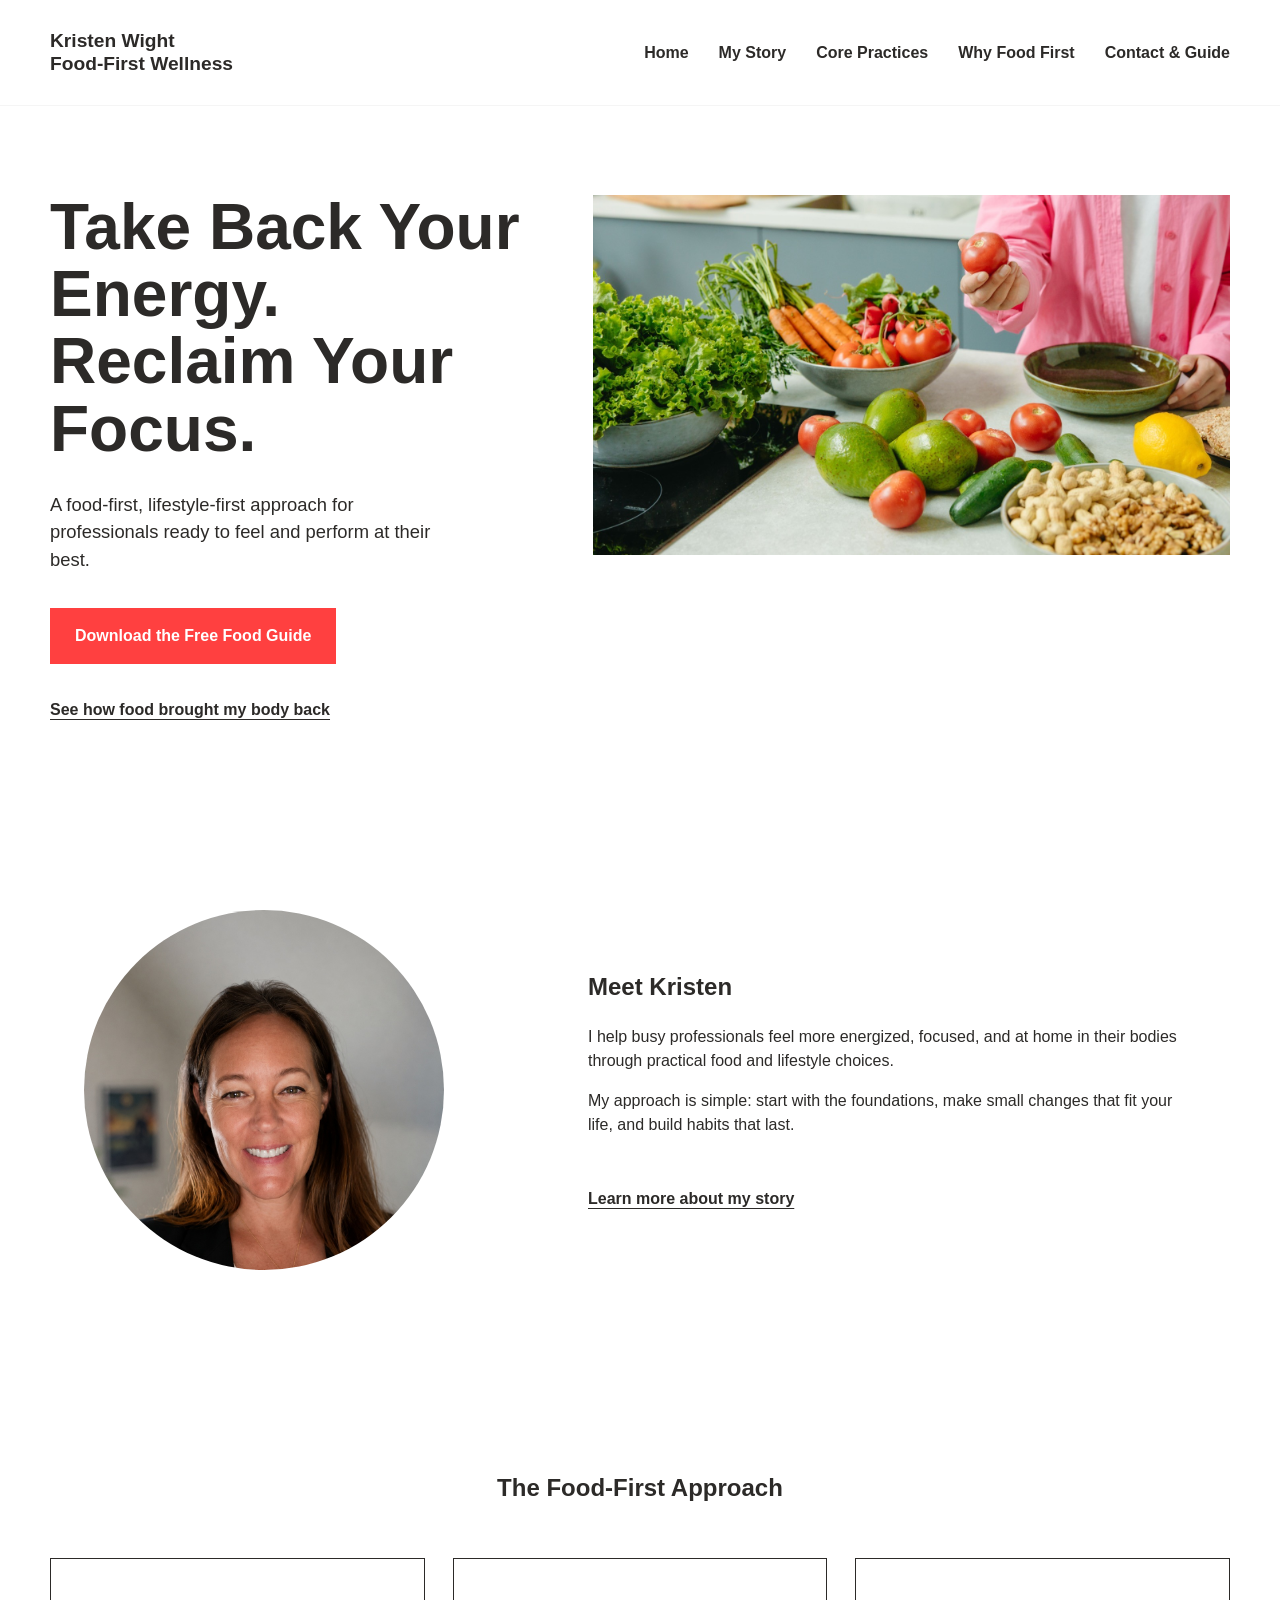
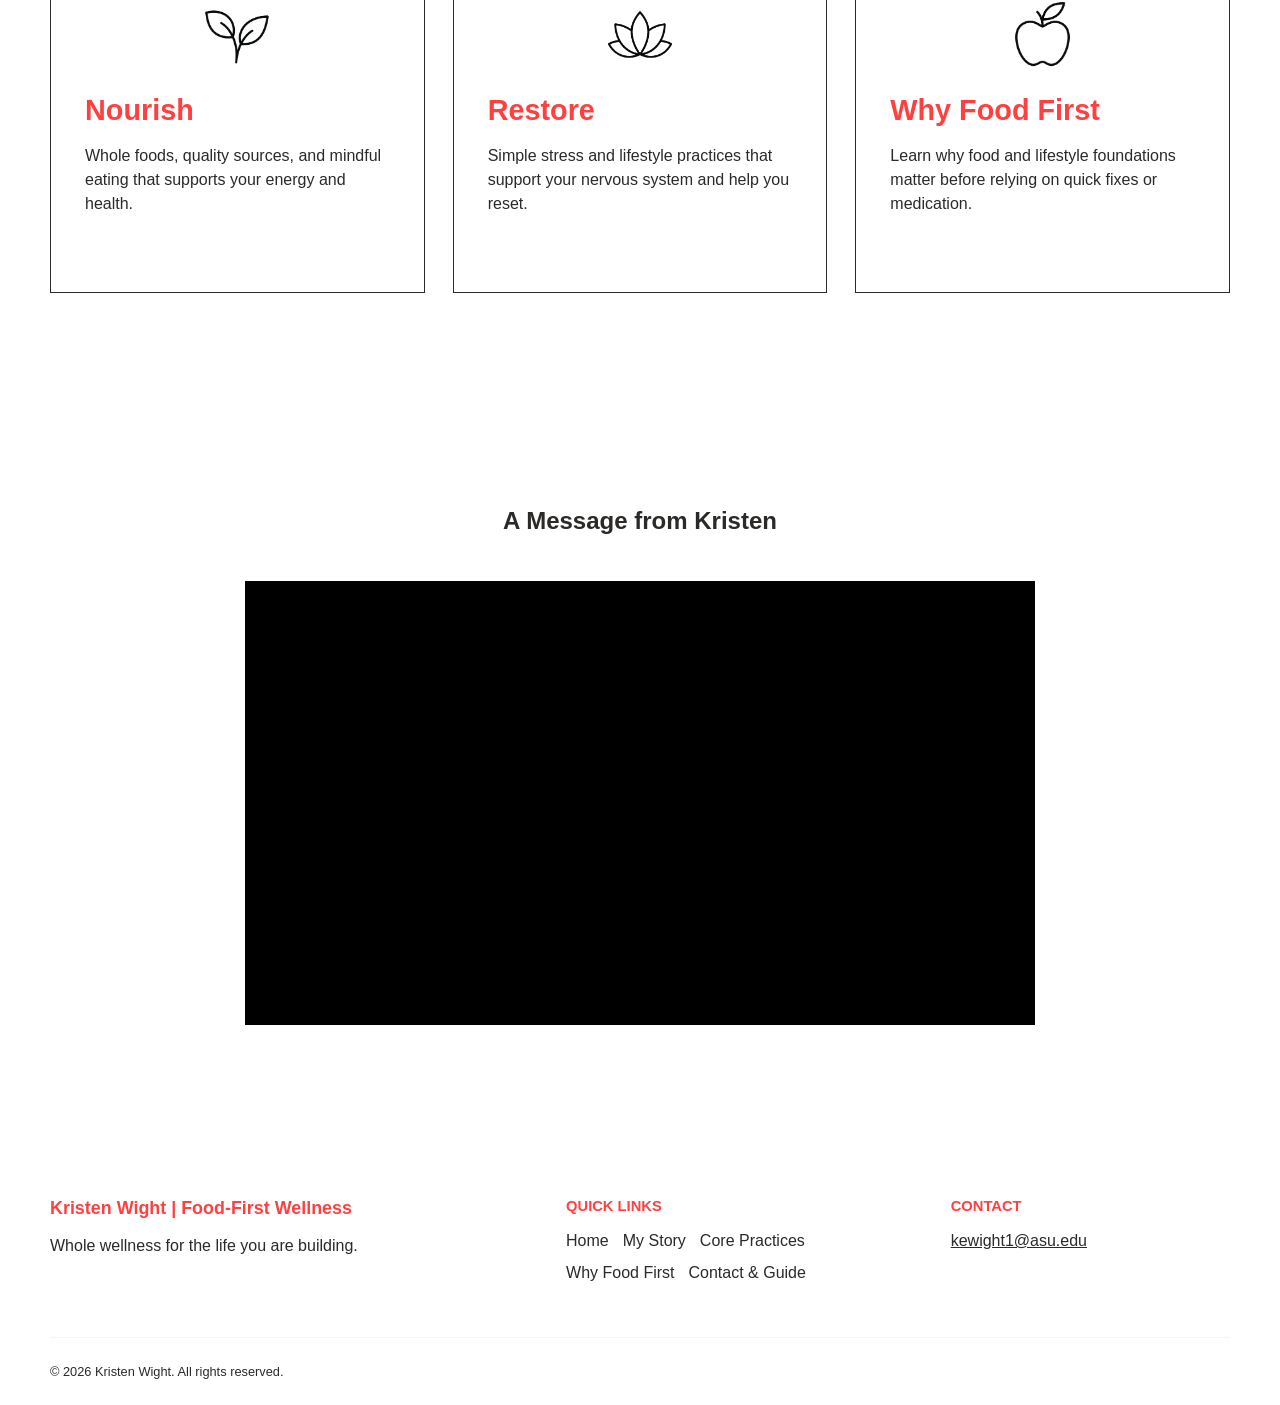
==== index.html @ 0c40998e "Add food guide link to home and my story pages" ====
<!DOCTYPE html>
<html lang="en">
<head>
  <meta charset="UTF-8">
  <meta name="viewport" content="width=device-width, initial-scale=1.0">
  <meta name="description" content="A food-first, lifestyle-first framework for professionals ready to feel and perform at their best. Practical guidance from a certified health coach.">
  <title>Kristen Wight | Food-First Wellness</title>
  <link rel="stylesheet" href="styles.css">
</head>
<body>
  <header class="site-header">
    <div class="container header-inner">
      <a class="brand" href="#home" aria-label="Kristen Wight Food-First Wellness home">
        <span>Kristen Wight</span>
        <span>Food-First Wellness</span>
      </a>
      <button class="menu-toggle" type="button" aria-label="Open navigation">
      </button>
      <nav class="main-nav" aria-label="Primary navigation">
        <a href="index.html">Home</a>
        <a href="story.html">My Story</a>
        <a href="practices.html">Core Practices</a>
        <a href="foodfirst.html">Why Food First</a>
        <a href="contact.html">Contact &amp; Guide</a>
      </nav>
    </div>
  </header>
  <main>
    <section class="hero" id="home">
      <div class="container hero-grid">
        <div class="hero-content">
          <h1>Take Back Your Energy.<br>Reclaim Your Focus.</h1>
          <p>
            A food-first, lifestyle-first approach for professionals ready to
            feel and perform at their best.
          </p>
          <a class="button" href="food-guide.pdf">Download the Free Food Guide</a>
          <a class="text-link" href="story.html">
            See how food brought my body back
          </a>
        </div>
        <div class="hero-image">
          <img src="hero-image.jpg"
            alt="Fresh, nourishing food prepared on a table"
          >
        </div>
      </div>
    </section>
    <section class="introduction" id="story">
      <div class="container intro-grid">
        <div class="headshot">
          <img src="kristen-wight-headshot.jpg"
            alt="Kristen Wight"
          >
        </div>
        <div class="intro-content">
          <h2>Meet Kristen</h2>
          <p>
            I help busy professionals feel more energized, focused, and at home
            in their bodies through practical food and lifestyle choices.
          </p>
          <p>
            My approach is simple: start with the foundations, make small
            changes that fit your life, and build habits that last.
          </p>
          <a class="text-link" href="#contact">Learn more about my story</a>
        </div>
      </div>
    </section>
    <section class="food-first" id="practices">
      <div class="container">
        <h2 class="section-title">The Food-First Approach</h2>
        <div class="approach-grid">
          <article class="approach-card">
            <div class="icon">
              <img src="nourish-icon.png" alt="Nourish icon">
            </div>
            <h3>
              <a href="practices.html#nourish">Nourish</a>
            </h3>
            <p>
              Whole foods, quality sources, and mindful eating that supports
              your energy and health.
            </p>
          </article>
          <article class="approach-card">
            <div class="icon">
              <img src="restore-icon.png" alt="Restore icon">
            </div>
            <h3>
              <a href="practices.html#restore">Restore</a>
            </h3>
            <p>
              Simple stress and lifestyle practices that support your nervous
              system and help you reset.
            </p>
          </article>
          <article class="approach-card">
            <div class="icon">
              <img src="food-first-icon.png" alt="Food First icon">
            </div>
            <h3>
              <a href="foodfirst.html#why-food-first">Why Food First</a>
            </h3>
            <p>
              Learn why food and lifestyle foundations matter before relying on
              quick fixes or medication.
            </p>
          </article>
        </div>
      </div>
    </section>
    <section class="video-section">
      <div class="container video-content">
        <h2 class="section-title">A Message from Kristen</h2>
        <div class="video-wrapper">
          <iframe
            src="https://www.youtube.com/embed/VIDEO_ID"
            title="A message from Kristen Wight"
            allowfullscreen>
          </iframe>
        </div>
      </div>
    </section>
  </main>
  <footer class="site-footer" id="contact">
    <div class="container footer-grid">
      <div>
        <h2>Kristen Wight | Food-First Wellness</h2>
        <p>Whole wellness for the life you are building.</p>
      </div>
      <div>
        <h3>Quick Links</h3>
        <nav class="footer-nav" aria-label="Footer navigation">
          <a href="#home">Home</a>
          <a href="#story">My Story</a>
          <a href="#practices">Core Practices</a>
          <a href="#why-food-first">Why Food First</a>
          <a href="#contact">Contact &amp; Guide</a>
        </nav>
      </div>
      <div>
        <h3>Contact</h3>
        <a href="mailto:kewight1@asu.edu">kewight1@asu.edu</a>
      </div>
    </div>
    <div class="container copyright">
      <p>&copy; 2026 Kristen Wight. All rights reserved.</p>
    </div>
  </footer>
</body>
</html>
---- styles.css ----
* { box-sizing: border-box;}
:root {
  --text: #2C2A28;
  --background: #FFFFFF;
  --primary: #1F1F1F;
  --secondary: #f5f5f5;
  --accent: #FF4040;
  --max-width: 1180px;
}
body {
  margin: 0;
  color: var(--text);
  background: var(--background);
  font-family: "Montserrat", Arial, Helvetica, sans-serif;
  line-height: 1.5;
}
img {
  display: block;
  width: 100%;
}
.container {
  width: min(var(--max-width), calc(100% - 48px));
  margin: 0 auto;
}
.site-header {
  background: var(--background);
  border-bottom: 1px solid var(--secondary);
}
.header-inner {
  min-height: 105px;
  display: flex;
  align-items: center;
  justify-content: space-between;
  gap: 32px;
}
.brand {
  display: flex;
  flex-direction: column;
  color: var(--text);
  font-size: 1.2rem;
  font-weight: 700;
  line-height: 1.15;
  text-decoration: none;
}
.main-nav {
  display: flex;
  align-items: center;
  gap: 30px;
}
.main-nav a {
  color: var(--text);
  font-weight: 700;
  text-decoration: none;
}
.main-nav a:hover,
.footer-nav a:hover,
.text-link:hover {
  color: var(--accent);
  text-decoration: underline;
  text-underline-offset: 4px;
}
.menu-toggle {
  display: none;
  padding: 10px 14px;
  color: var(--text);
  background: transparent;
  border: 1px solid var(--text);
  font: inherit;
  font-weight: 700;
}
.hero {
  padding: 88px 0;
  background: var(--background);
}
.hero-grid {
  display: grid;
  grid-template-columns: 0.85fr 1.15fr;
  align-items: center;
  gap: 72px;
}
.hero-content { max-width: 470px; }
h1,
h2,
h3,
p { margin-top: 0; }
h1 {
  margin-bottom: 28px;
  font-size: clamp(2.6rem, 5vw, 4.7rem);
  line-height: 1.05;
}
.hero-content p {
  max-width: 390px;
  margin-bottom: 34px;
  font-size: 1.15rem;
}
.button {
  display: inline-block;
  padding: 15px 24px;
  color: var(--background);
  background: var(--accent);
  border: 1px solid var(--accent);
  font-weight: 700;
  text-decoration: none;
}
.button:hover {
  color: var(--accent);
  background: transparent;
  border-color: var(--accent);
}
.text-link {
  display: inline-block;
  margin-top: 34px;
  color: var(--text);
  font-weight: 700;
  text-decoration: underline;
  text-underline-offset: 4px;
}
.text-link:hover {
  color: var(--accent);
}
.hero-image {
  min-height: 525px;
  overflow: hidden;
}
.introduction {
  padding: 100px 0;
  background: var(--background);
}
.intro-grid {
  display: grid;
  grid-template-columns: 0.8fr 1.2fr;
  align-items: center;
  gap: 110px;
}
.headshot {
  width: min(100%, 360px);
  aspect-ratio: 1 / 1;
  margin-inline: auto;
  overflow: hidden;
  border-radius: 50%;
  background: var(--background);
}
.intro-content { max-width: 590px; }
.food-first {
  padding: 100px 0 110px;
  background: var(--background);
}
.section-title { text-align: center; }
.approach-grid {
  display: grid;
  grid-template-columns: repeat(3, 1fr);
  gap: 28px;
  margin-top: 52px;
}
.approach-card {
  min-height: 335px;
  padding: 40px 34px;
  background: var(--background);
  border: 1px solid var(--text);
}
.icon img {
  width: 70px;
  height: 70px;
  object-fit: contain;
  margin: 0 auto 20px;
}
.approach-card h3 {
  margin-bottom: 12px;
  font-size: 1.8rem;
}
.approach-card p {
  min-height: 76px;
}
.approach-card a {
  color: var(--accent);
  font-weight: 700;
  text-decoration: none;
}
.video-section {
  padding: 100px 0;
  background: var(--background);
}
.video-content { text-align: center; }
.video-wrapper {
  width: min(100%, 790px);
  aspect-ratio: 16 / 9;
  margin: 42px auto 0;
  overflow: hidden;
  background: #000000;
}
.video-wrapper iframe {
  display: block;
  width: 100%;
  height: 100%;
  border: 0;
}
.site-footer {
  padding: 70px 0 24px;
  background: var(--background);
}
.footer-grid {
  display: grid;
  grid-template-columns: 1.4fr 1fr 0.85fr;
  gap: 56px;
  padding-bottom: 52px;
  border-bottom: 1px solid var(--secondary);
}
.site-footer a {
  color: var(--text);
  text-decoration: underline;
}
.site-footer h2,
.site-footer h3 { color: var(--accent); margin-bottom: 12px; }
.site-footer h2 { color: var(--accent); font-size: 1.12rem; }
.site-footer h3 { color: var(--accent);
  font-size: 0.92rem;
  text-transform: uppercase;
}
.footer-nav {
  display: flex;
  flex-wrap: wrap;
  gap: 8px 14px;
}
.footer-nav a {
  color: var(--text);
  text-decoration: none;
}
.footer-nav a:hover {
  color: var(--accent);
  text-decoration: underline;
}
.copyright {
  padding-top: 24px;
}
.copyright { padding-top: 24px; }
.copyright p {
  margin-bottom: 0;
  font-size: 0.8rem;
}
@media (max-width: 850px) {
  .header-inner { min-height: 82px; }
  .main-nav { display: none; }
  .menu-toggle { display: inline-block; }
  .hero-grid,
  .intro-grid {
    grid-template-columns: 1fr;
    gap: 48px;
  }
  .hero { padding: 68px 0; }
  .hero-image { min-height: 410px; }
  .intro-grid { text-align: center; }
  .approach-grid { grid-template-columns: 1fr; }
  .approach-card { min-height: auto; }
  .footer-grid { grid-template-columns: 1fr 1fr; }
}
@media (max-width: 560px) {
  .container { width: min(100% - 32px, var(--max-width)); }
  .brand { font-size: 1rem; }
  h1 { font-size: 2.55rem; }
  .hero-image { min-height: 310px; }
  .introduction,
  .food-first,
  .video-section { padding: 72px 0; }
  .footer-grid {
    grid-template-columns: 1fr;
    gap: 34px;
  }
}
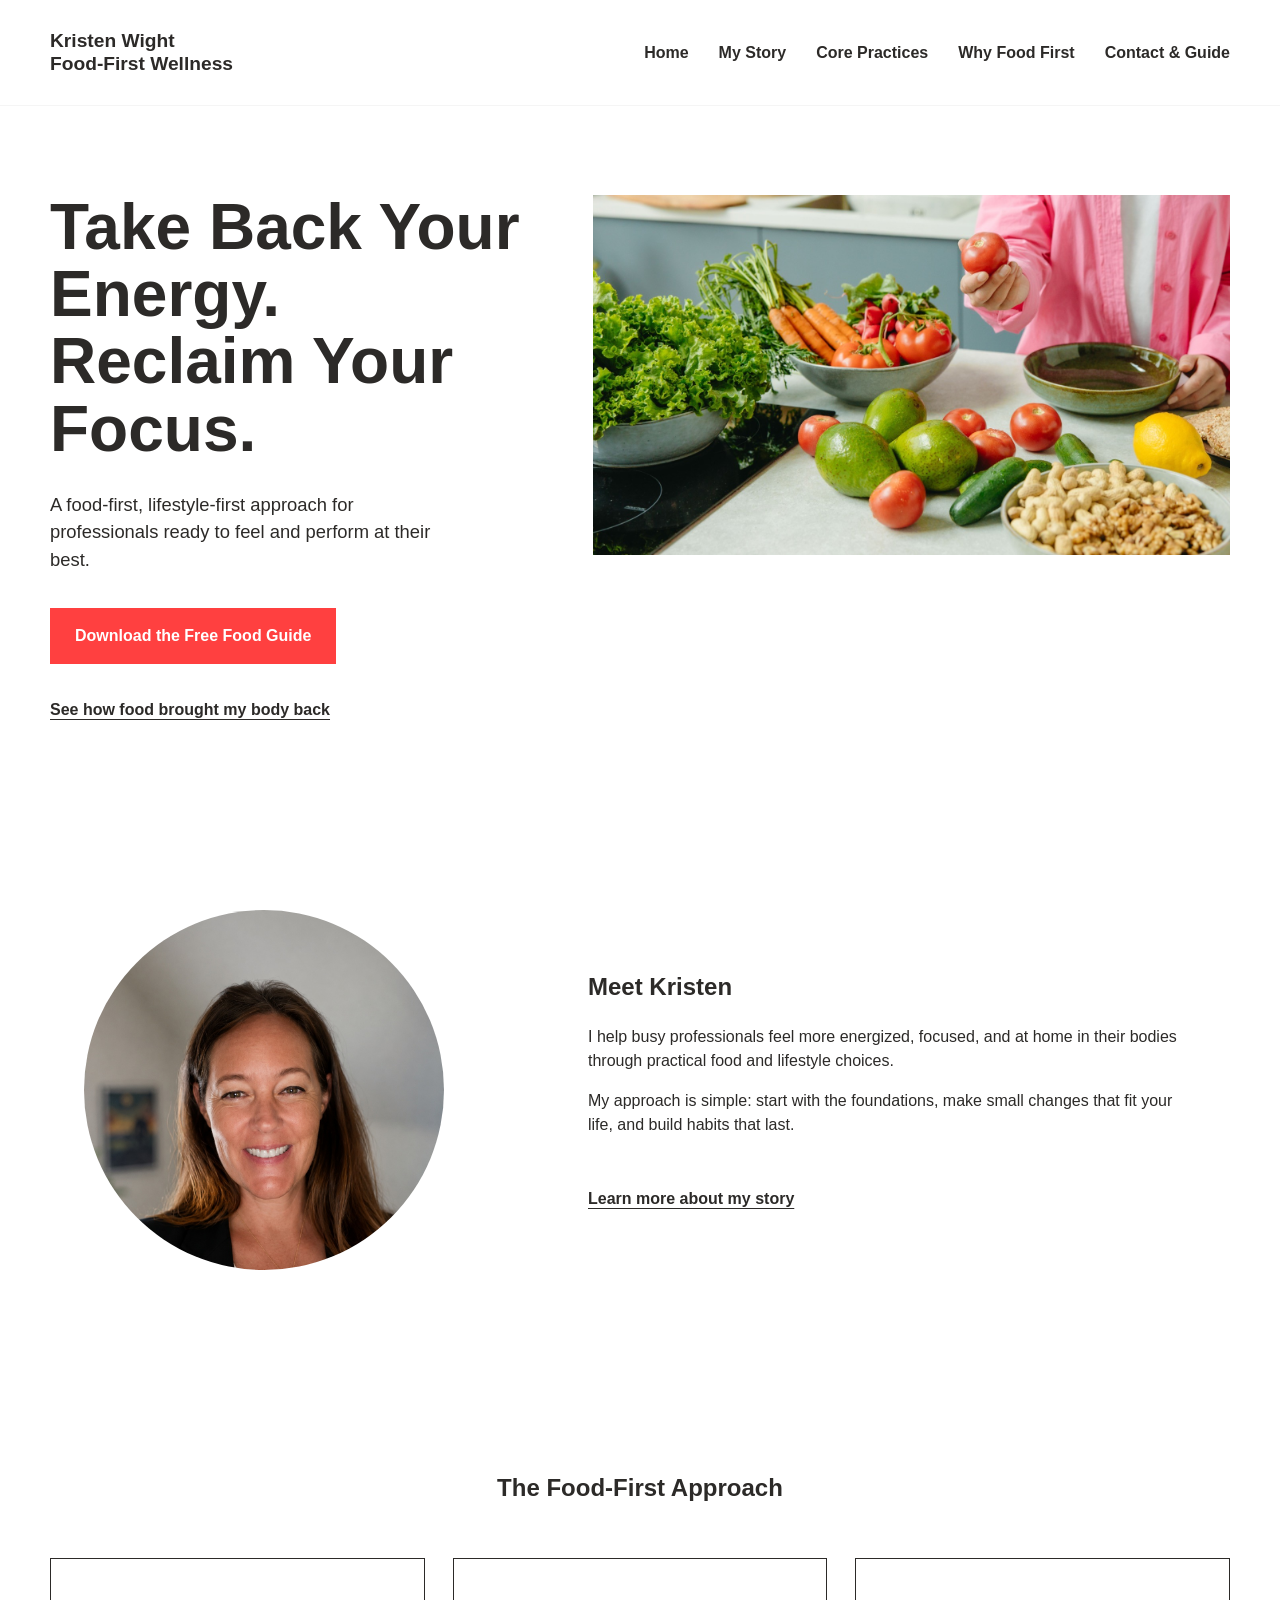
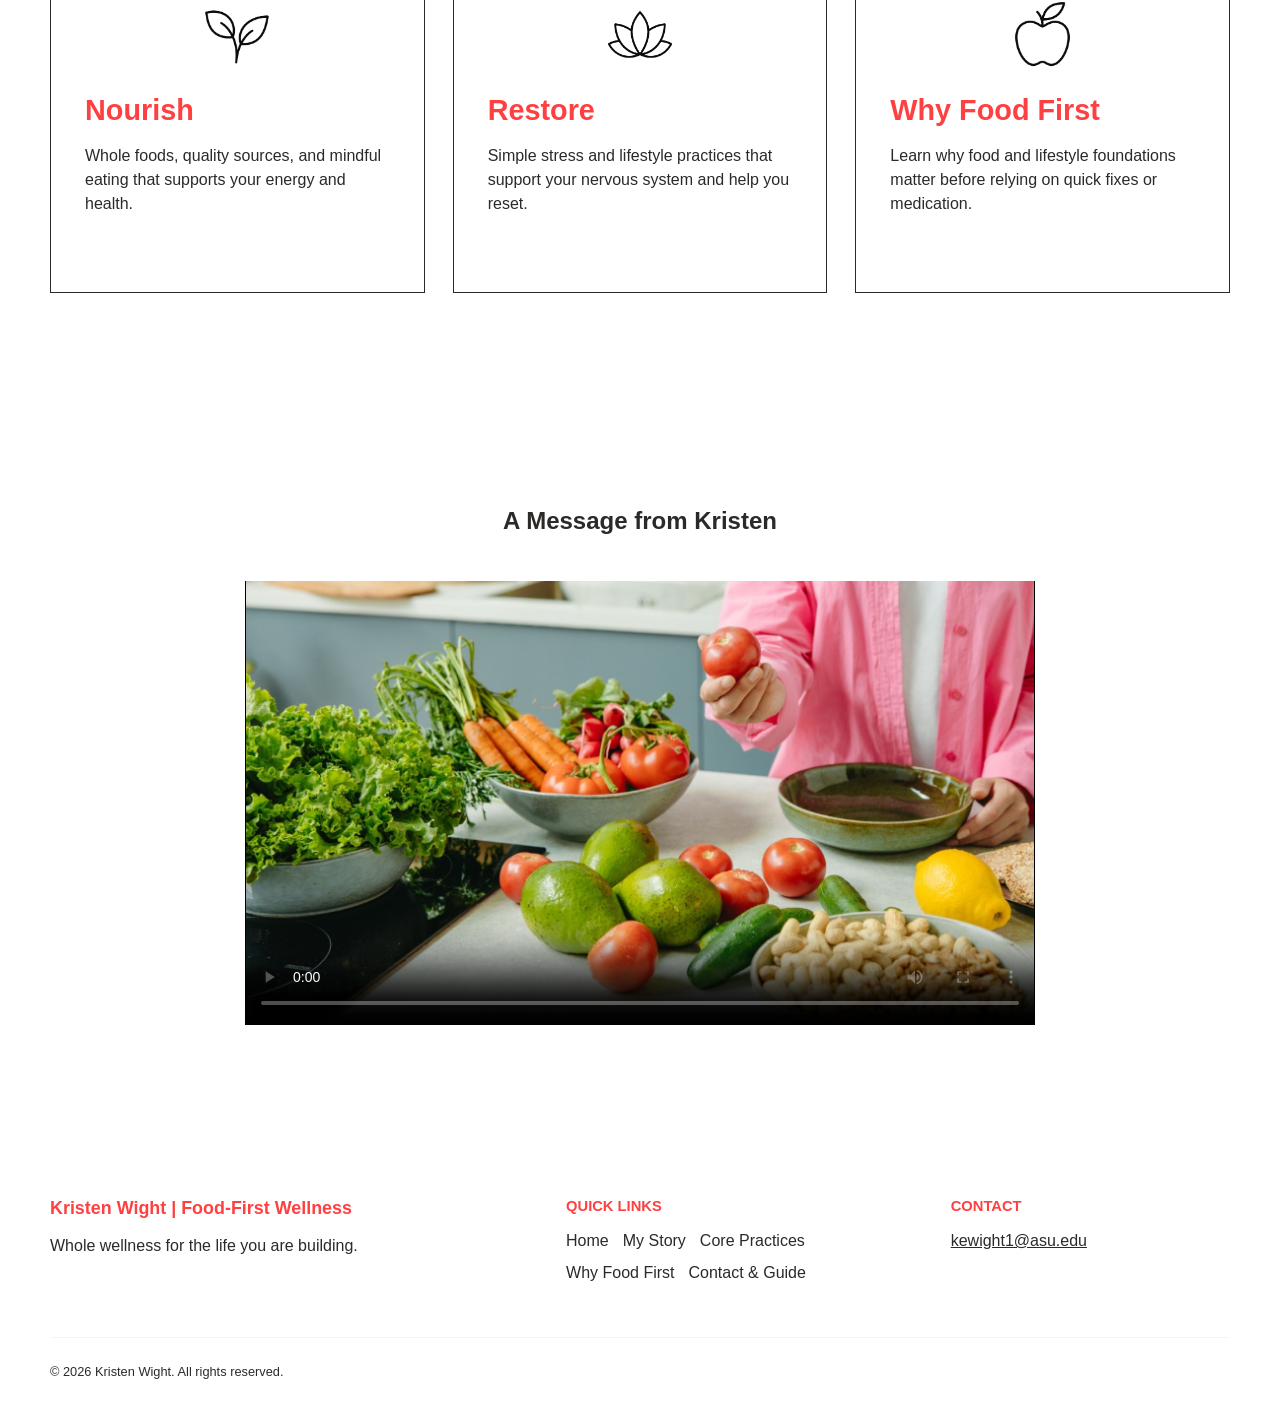
==== commit cacfe012: "add video placeholder to home page" ====
--- a/index.html
+++ b/index.html
@@ -34,7 +34,7 @@
             A food-first, lifestyle-first approach for professionals ready to
             feel and perform at their best.
           </p>
-          <a class="button" href="food-guide.pdf">Download the Free Food Guide</a>
+          <a href="food-guide.pdf" class="button" download>Download the Free Food Guide</a>
           <a class="text-link" href="story.html">
             See how food brought my body back
           </a>
@@ -111,17 +111,18 @@
       </div>
     </section>
     <section class="video-section">
-      <div class="container video-content">
-        <h2 class="section-title">A Message from Kristen</h2>
-        <div class="video-wrapper">
-          <iframe
-            src="https://www.youtube.com/embed/VIDEO_ID"
-            title="A message from Kristen Wight"
-            allowfullscreen>
-          </iframe>
-        </div>
+  <div class="container">
+    <div class="video-content">
+      <h2>A Message from Kristen</h2>
+      <div class="video-wrapper">
+        <video controls poster="hero-image.jpg">
+          <source src="intro.mp4" type="video/mp4">
+          Your browser does not support the video tag.
+        </video>
       </div>
-    </section>
+    </div>
+  </div>
+</section>
   </main>
   <footer class="site-footer" id="contact">
     <div class="container footer-grid">
--- a/styles.css
+++ b/styles.css
@@ -188,7 +188,8 @@
   overflow: hidden;
   background: #000000;
 }
-.video-wrapper iframe {
+.video-wrapper iframe,
+.video-wrapper video {
   display: block;
   width: 100%;
   height: 100%;
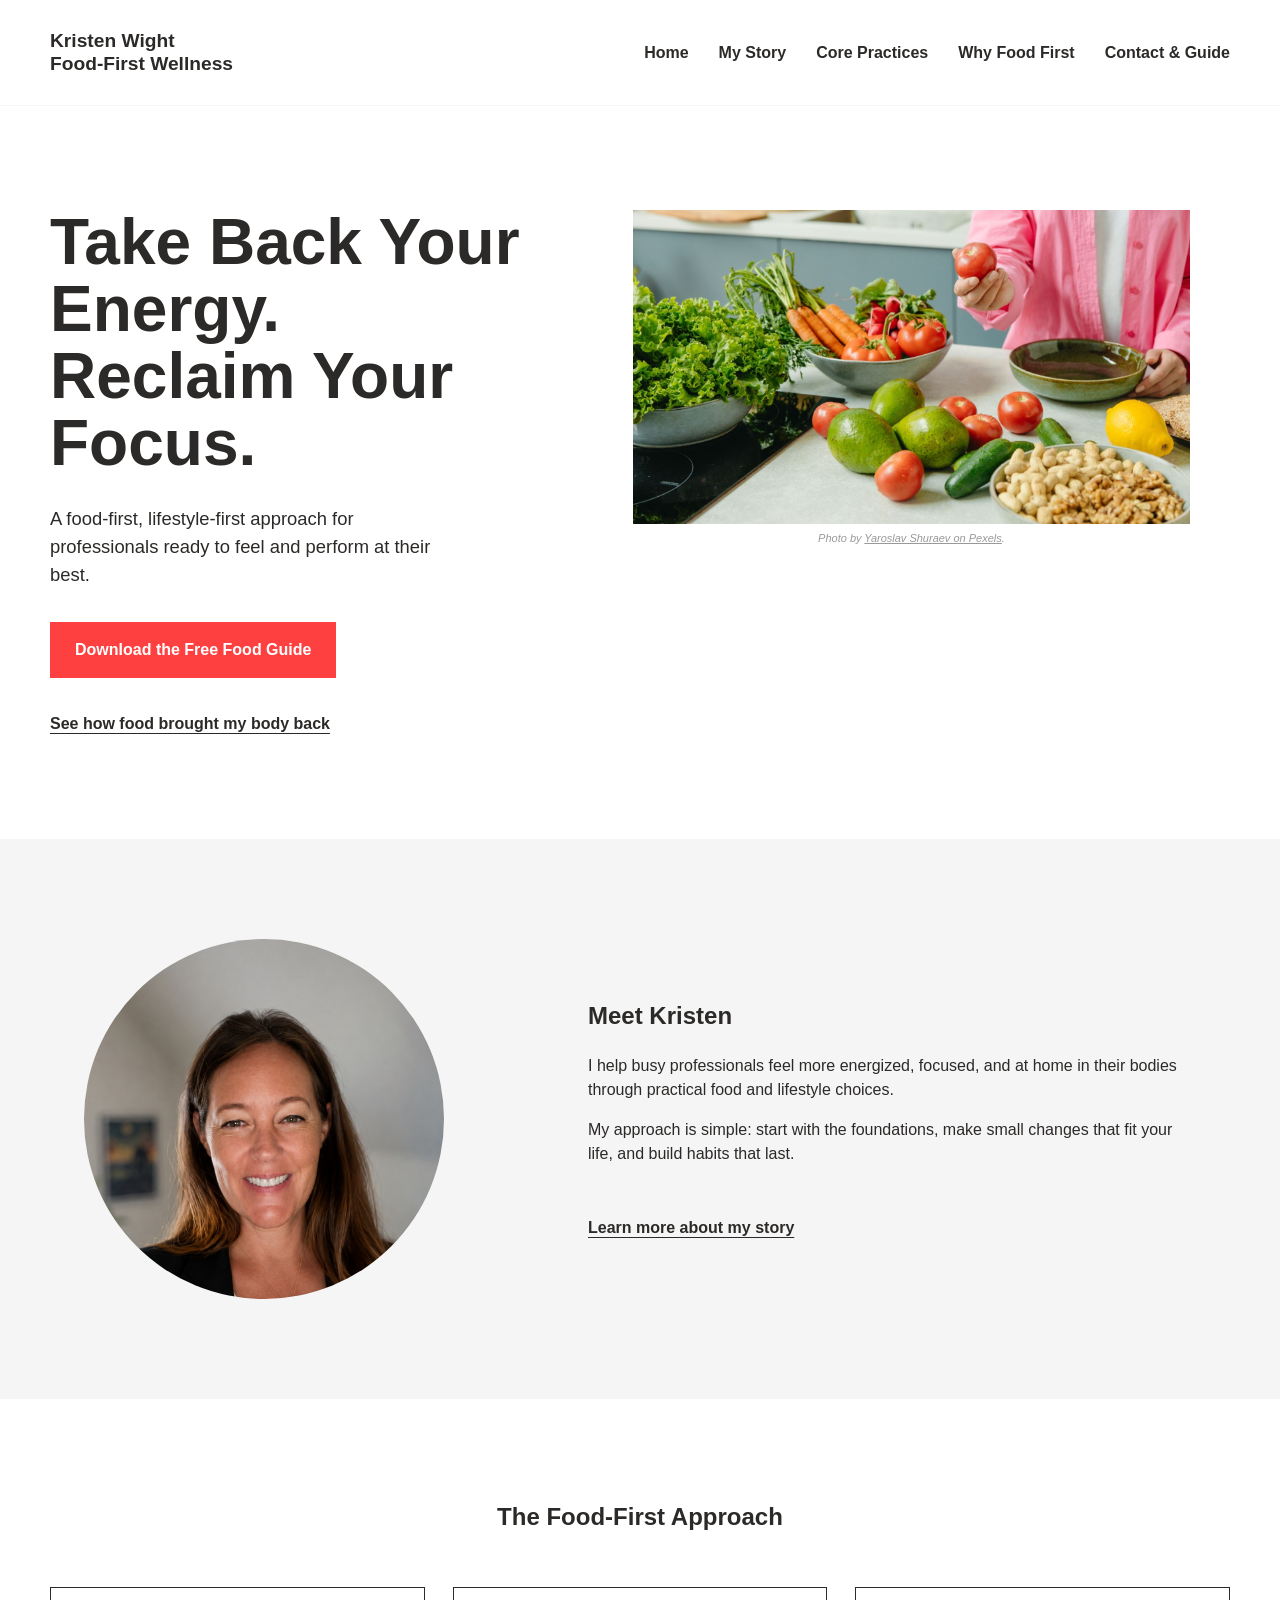
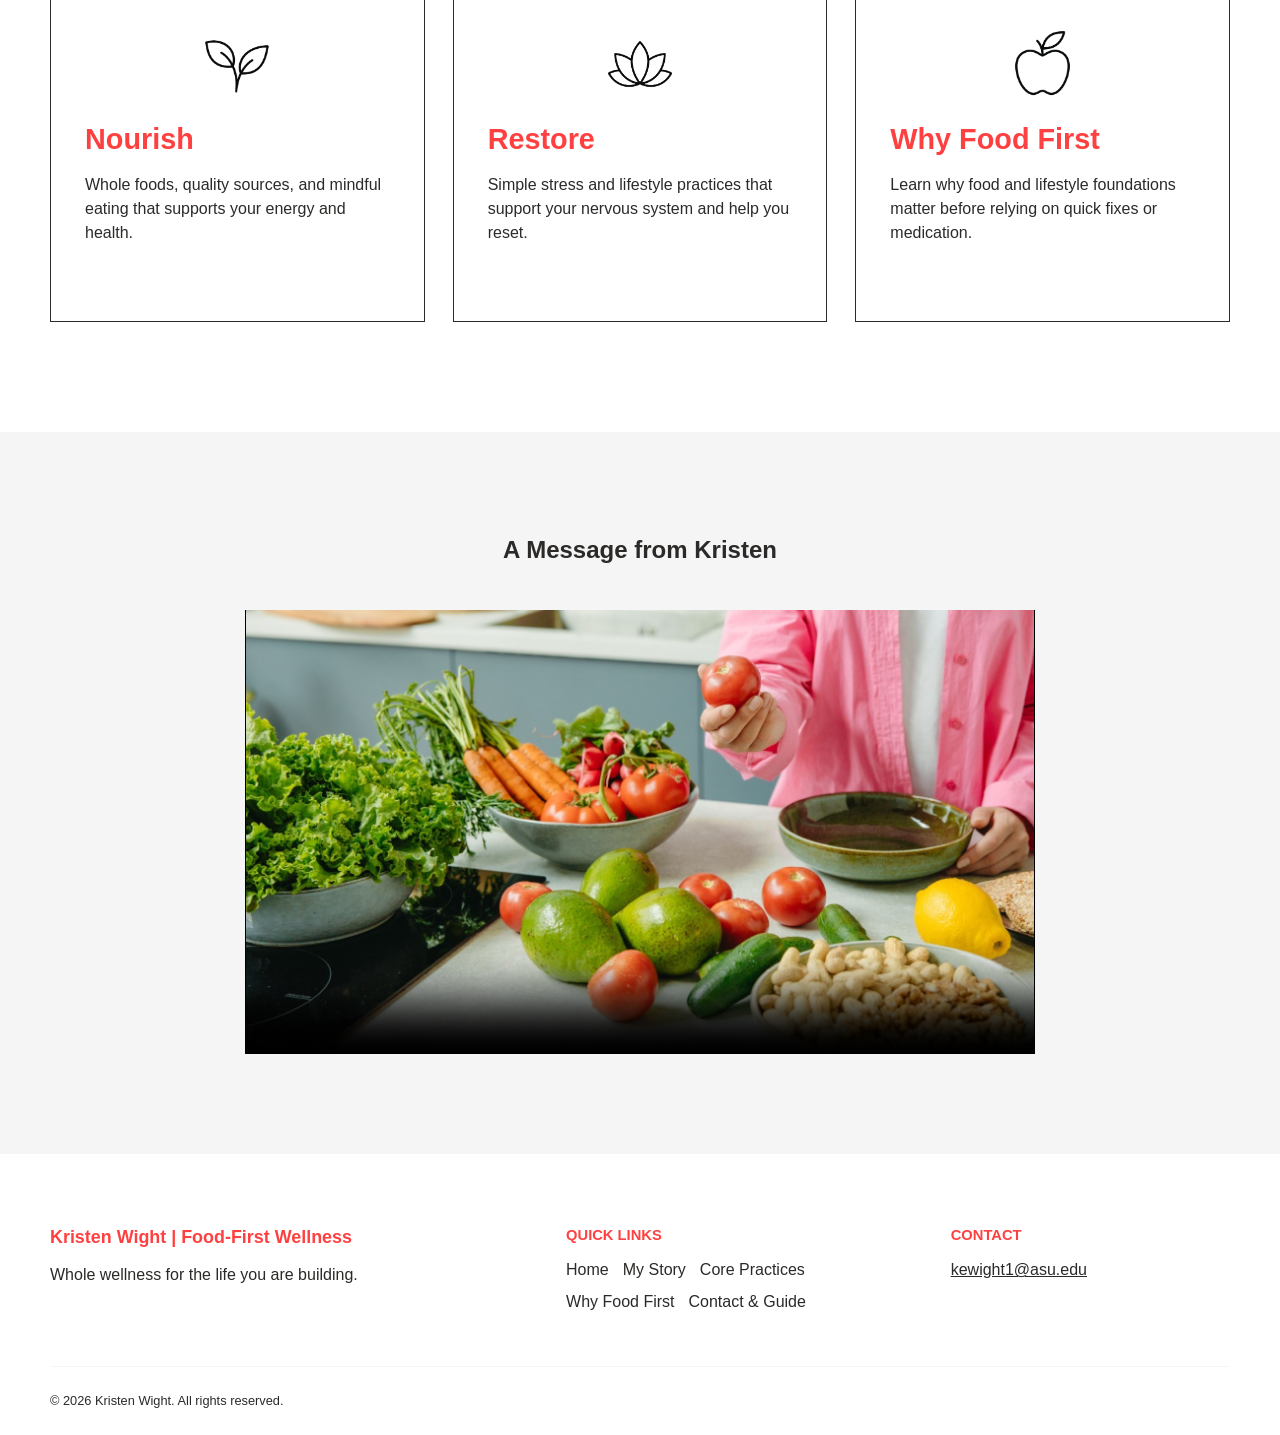
==== commit cf815540: "add image credits to home, My Story, and Contact pages" ====
--- a/index.html
+++ b/index.html
@@ -39,11 +39,12 @@
             See how food brought my body back
           </a>
         </div>
-        <div class="hero-image">
-          <img src="hero-image.jpg"
-            alt="Fresh, nourishing food prepared on a table"
-          >
-        </div>
+        <figure class="hero-image">
+  <img src="hero-image.jpg" alt="Fresh, nourishing food prepared on a table">
+  <figcaption class="photo-credit">
+    Photo by <a href="https://www.pexels.com/@yaroslav-shuraev/" target="_blank" rel="noopener noreferrer">Yaroslav Shuraev on Pexels</a>.
+  </figcaption>
+</figure>
       </div>
     </section>
     <section class="introduction" id="story">
--- a/styles.css
+++ b/styles.css
@@ -124,7 +124,7 @@
 }
 .introduction {
   padding: 100px 0;
-  background: var(--background);
+  background: var(--secondary);
 }
 .intro-grid {
   display: grid;
@@ -178,7 +178,7 @@
 }
 .video-section {
   padding: 100px 0;
-  background: var(--background);
+  background: var(--secondary);
 }
 .video-content { text-align: center; }
 .video-wrapper {
@@ -194,6 +194,112 @@
   width: 100%;
   height: 100%;
   border: 0;
+}
+.page-banner {
+  width: 100%;
+  margin: 0;
+}
+.page-banner img {
+  width: 100%;
+  height: 320px;
+  object-fit: cover;
+  display:block
+}
+.page-hero {
+  padding-top: 60px;
+  padding-bottom: 20px;
+}
+.contact-form {
+  padding: 80px 0;
+}
+.contact-form h2 {
+  margin-bottom: 12px;
+}
+.contact-form> .container > p {
+  margin-bottom: 32px;
+  max-width: 640px;
+}
+.contact-form form {
+  max-width: 560px;
+}
+.form-field {
+  display: flex;
+  flex-direction: column;
+  margin-bottom: 20px;
+}
+.form-field label {
+  margin-bottom: 8px;
+  font-weight: 600;
+  font-size: 14px;
+  color: var(--text);
+}
+.form-field input,
+.form-field select,
+.form-field textarea {
+  padding: 12px 14px;
+  color: var(--text);
+  background: var(--background);
+  border: 1px solid #cccccc;
+  border-radius: 6px;
+  font-family: inherit;
+  font-size: 15px;
+  width: 100%;
+}
+.form-field input:focus,
+.form-field select:focus,
+.form-field textarea:focus {
+  outline: none;
+  border-color: var(--accent);
+}
+.form-field textarea {
+  resize: vertical;
+  min-height: 140px;
+}
+.contact-form form button[type="submit"] {
+  margin-top: 8px;
+}
+.contact-grid {
+  display: grid;
+  grid-template-columns: 1.3fr 1fr;
+  gap: 48px;
+  align-items: start;
+}
+.contact-image {
+  width: 100%;
+  height: auto;
+  border-radius: 8px;
+  display: block;
+}
+@media (max-width: 768px) {
+  .contact-grid {
+    grid-template-columns: 1fr;
+  }
+}
+.download-guide {
+  padding: 80px 0;
+  background-color: var(--secondary);
+}
+.download-guide h2 {
+  margin-bottom: 12px;
+}
+.download-guide p {
+  margin-bottom: 24px;
+  max-width: 640px;
+}
+.photo-credit {
+  font-size: 11px;
+  color: #999;
+  text-align: center;
+  font-style: italic;
+  padding: 6px 16px;
+  line-height: 1.5;
+}
+.photo-credit a {
+  color: #999;
+  text-decoration: underline;
+}
+.photo-credit a:hover {
+  color: var(--accent);
 }
 .site-footer {
   padding: 70px 0 24px;
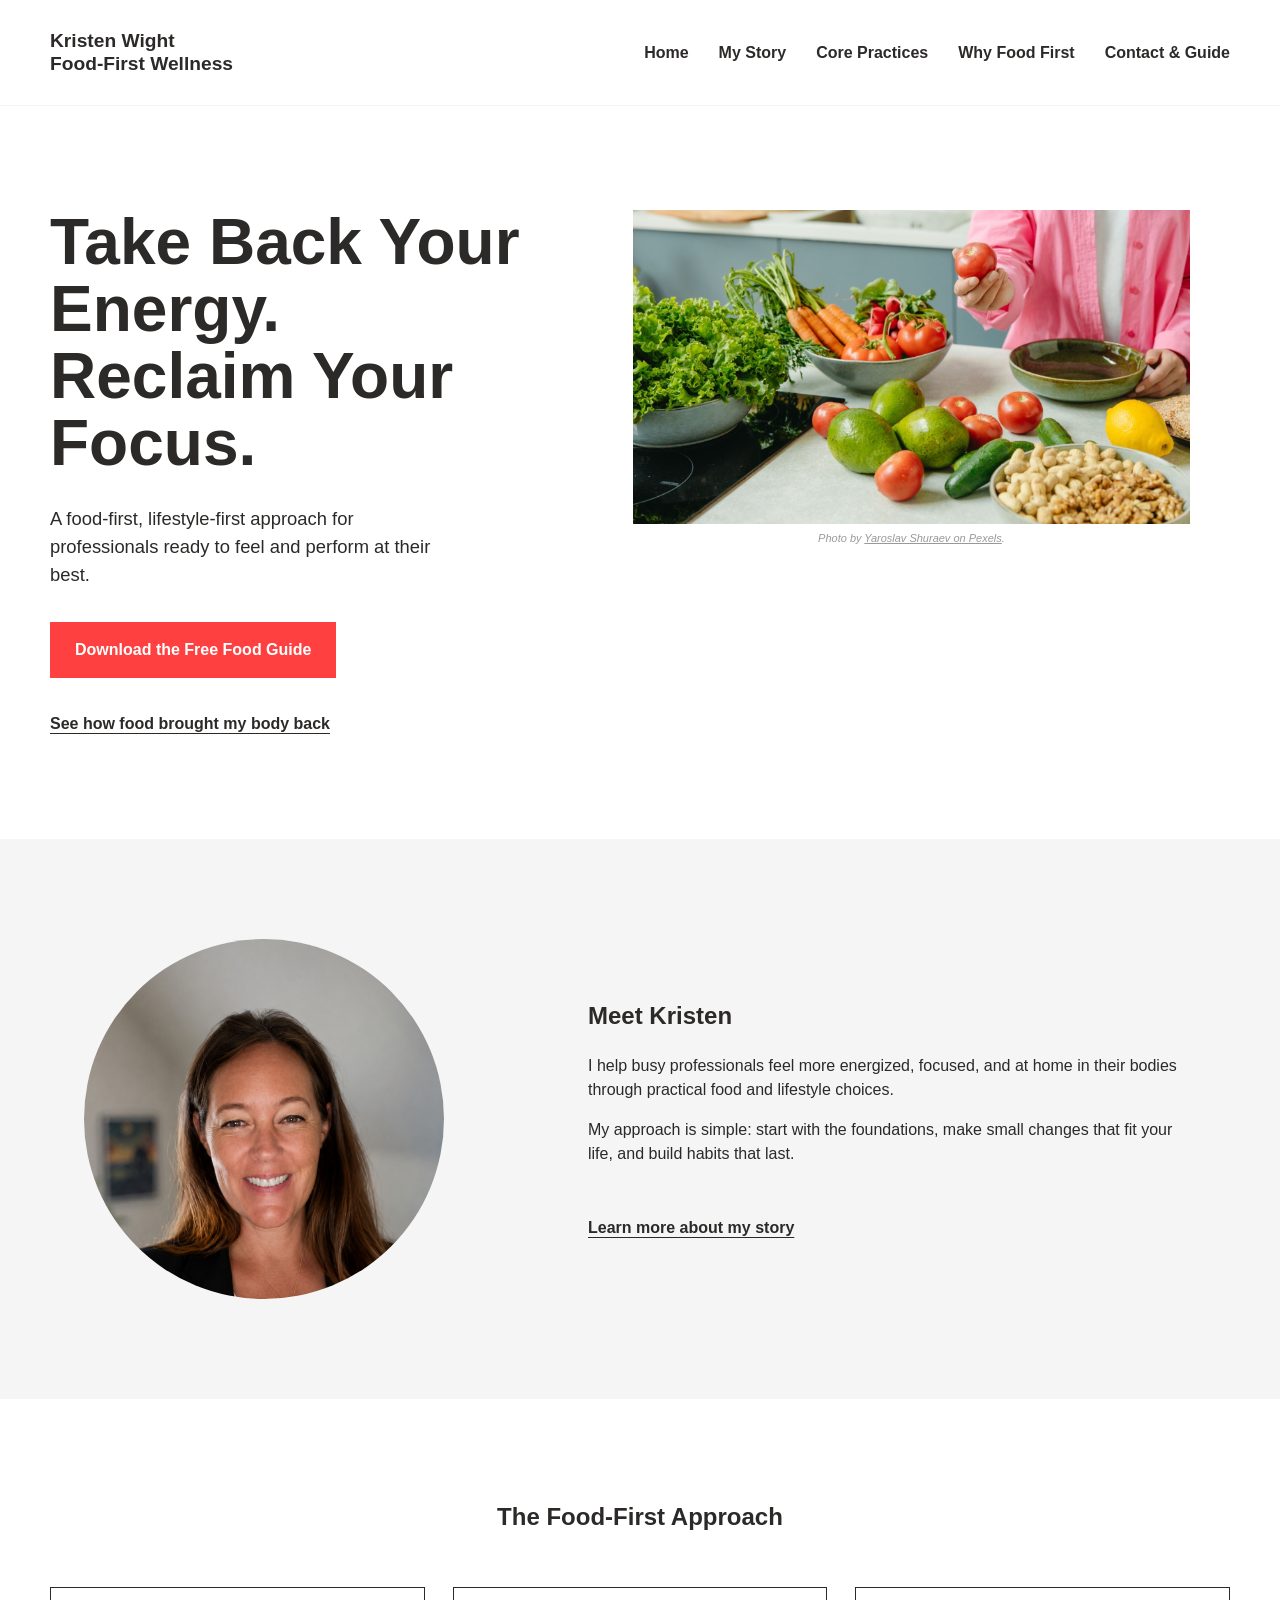
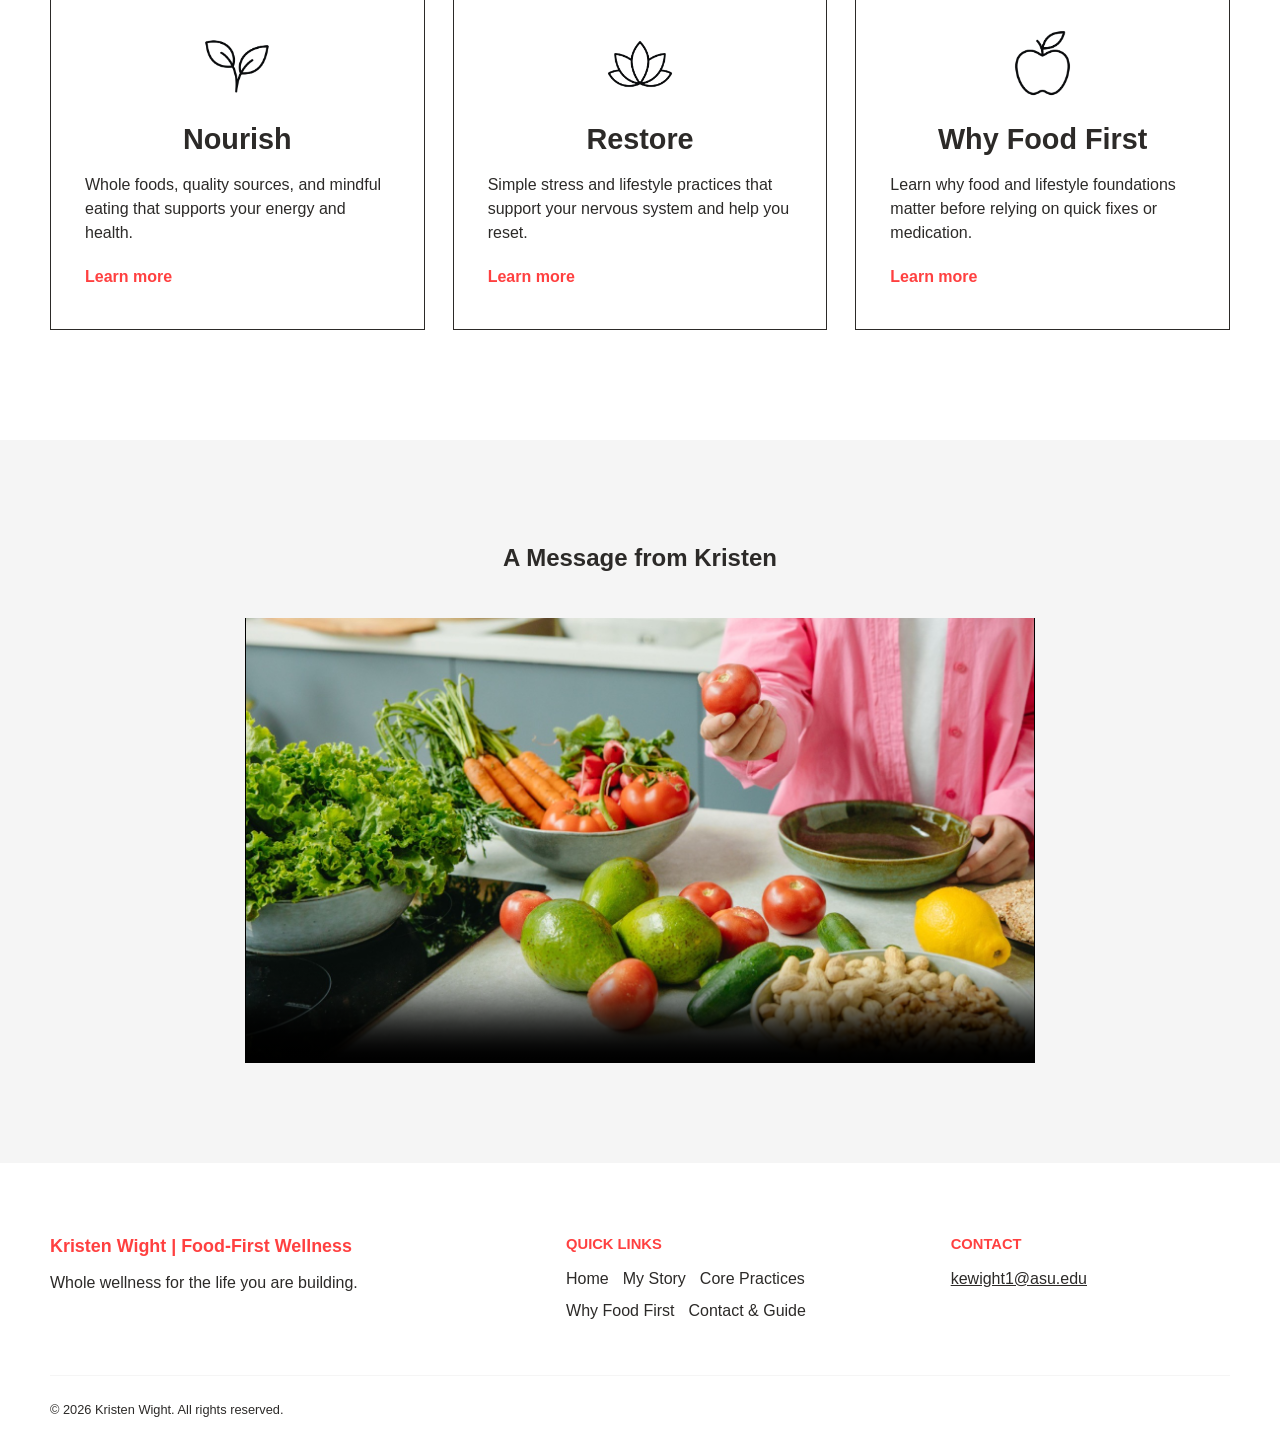
==== commit 0cbd6bd7: "Polish cards and headshot styling" ====
--- a/index.html
+++ b/index.html
@@ -64,7 +64,7 @@
             My approach is simple: start with the foundations, make small
             changes that fit your life, and build habits that last.
           </p>
-          <a class="text-link" href="#contact">Learn more about my story</a>
+          <a class="text-link" href="story.html">Learn more about my story</a>
         </div>
       </div>
     </section>
@@ -76,37 +76,34 @@
             <div class="icon">
               <img src="nourish-icon.png" alt="Nourish icon">
             </div>
-            <h3>
-              <a href="practices.html#nourish">Nourish</a>
-            </h3>
+            <h3>Nourish</h3>
             <p>
               Whole foods, quality sources, and mindful eating that supports
               your energy and health.
             </p>
+            <a href="practices.html#nourish" class="learn-more">Learn more</a>
           </article>
           <article class="approach-card">
             <div class="icon">
               <img src="restore-icon.png" alt="Restore icon">
             </div>
-            <h3>
-              <a href="practices.html#restore">Restore</a>
-            </h3>
+            <h3>Restore</h3>
             <p>
               Simple stress and lifestyle practices that support your nervous
               system and help you reset.
             </p>
+            <a href="practices.html#restore" class="learn-more">Learn more</a>
           </article>
           <article class="approach-card">
             <div class="icon">
               <img src="food-first-icon.png" alt="Food First icon">
             </div>
-            <h3>
-              <a href="foodfirst.html#why-food-first">Why Food First</a>
-            </h3>
+            <h3>Why Food First</h3>
             <p>
               Learn why food and lifestyle foundations matter before relying on
               quick fixes or medication.
             </p>
+            <a href="foodfirst.html" class="learn-more">Learn more</a>
           </article>
         </div>
       </div>
@@ -134,11 +131,11 @@
       <div>
         <h3>Quick Links</h3>
         <nav class="footer-nav" aria-label="Footer navigation">
-          <a href="#home">Home</a>
-          <a href="#story">My Story</a>
-          <a href="#practices">Core Practices</a>
-          <a href="#why-food-first">Why Food First</a>
-          <a href="#contact">Contact &amp; Guide</a>
+          <a href="index.html">Home</a>
+          <a href="story.html">My Story</a>
+          <a href="practices.html">Core Practices</a>
+          <a href="foodfirst.html">Why Food First</a>
+          <a href="contact.html">Contact &amp; Guide</a>
         </nav>
       </div>
       <div>
--- a/styles.css
+++ b/styles.css
@@ -140,6 +140,12 @@
   border-radius: 50%;
   background: var(--background);
 }
+.headshot img {
+  width: 100%;
+  height: 100%;
+  object-fit: cover;
+  object-position: center top;
+}
 .intro-content { max-width: 590px; }
 .food-first {
   padding: 100px 0 110px;
@@ -157,6 +163,13 @@
   padding: 40px 34px;
   background: var(--background);
   border: 1px solid var(--text);
+  display: flex;
+  flex-direction: column;
+}
+.approach-card .learn-more {
+  margin-top: auto;
+  text-align: left;
+  display: block;
 }
 .icon img {
   width: 70px;
@@ -167,6 +180,7 @@
 .approach-card h3 {
   margin-bottom: 12px;
   font-size: 1.8rem;
+  text-align: center;
 }
 .approach-card p {
   min-height: 76px;
@@ -208,6 +222,31 @@
 .page-hero {
   padding-top: 60px;
   padding-bottom: 20px;
+}
+.practices-table {
+  width: 100%;
+  border-collapse: collapse;
+  margin-top: 24px;
+  font-size: 14px;
+}
+.practices-table th {
+  background-color: var(--secondary);
+  color: var(--text);
+  text-align: left;
+  padding: 14px 16px;
+  font-weight: 600;
+  border-bottom: 3px solid var(--accent);
+}
+.practices-table td {
+  padding: 14px 16px;
+  border-bottom: 1px solid #CCCCCC;
+  vertical-align: top;
+}
+.practices-table tr:last-child td {
+  border-bottom: none;
+}
+.practices-table tr:hover td {
+  background-color: #fafafa;
 }
 .contact-form {
   padding: 80px 0;
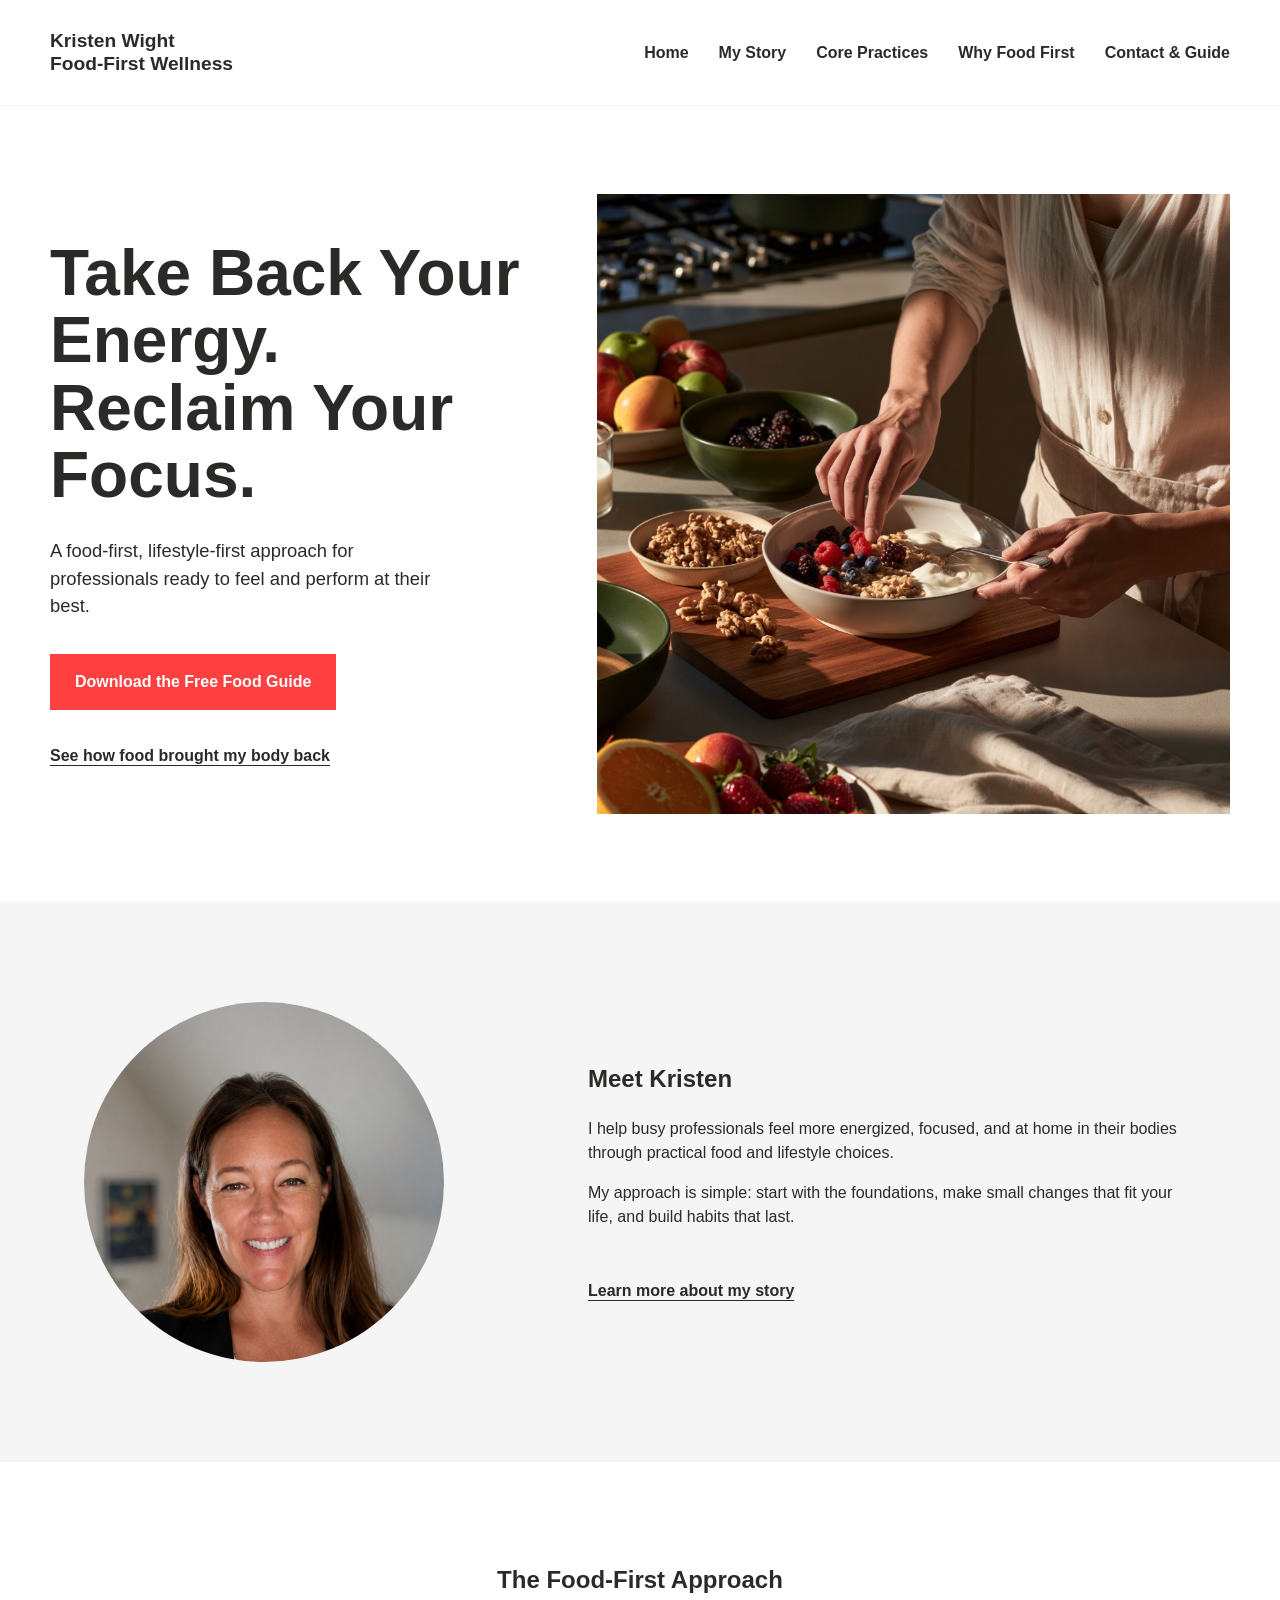
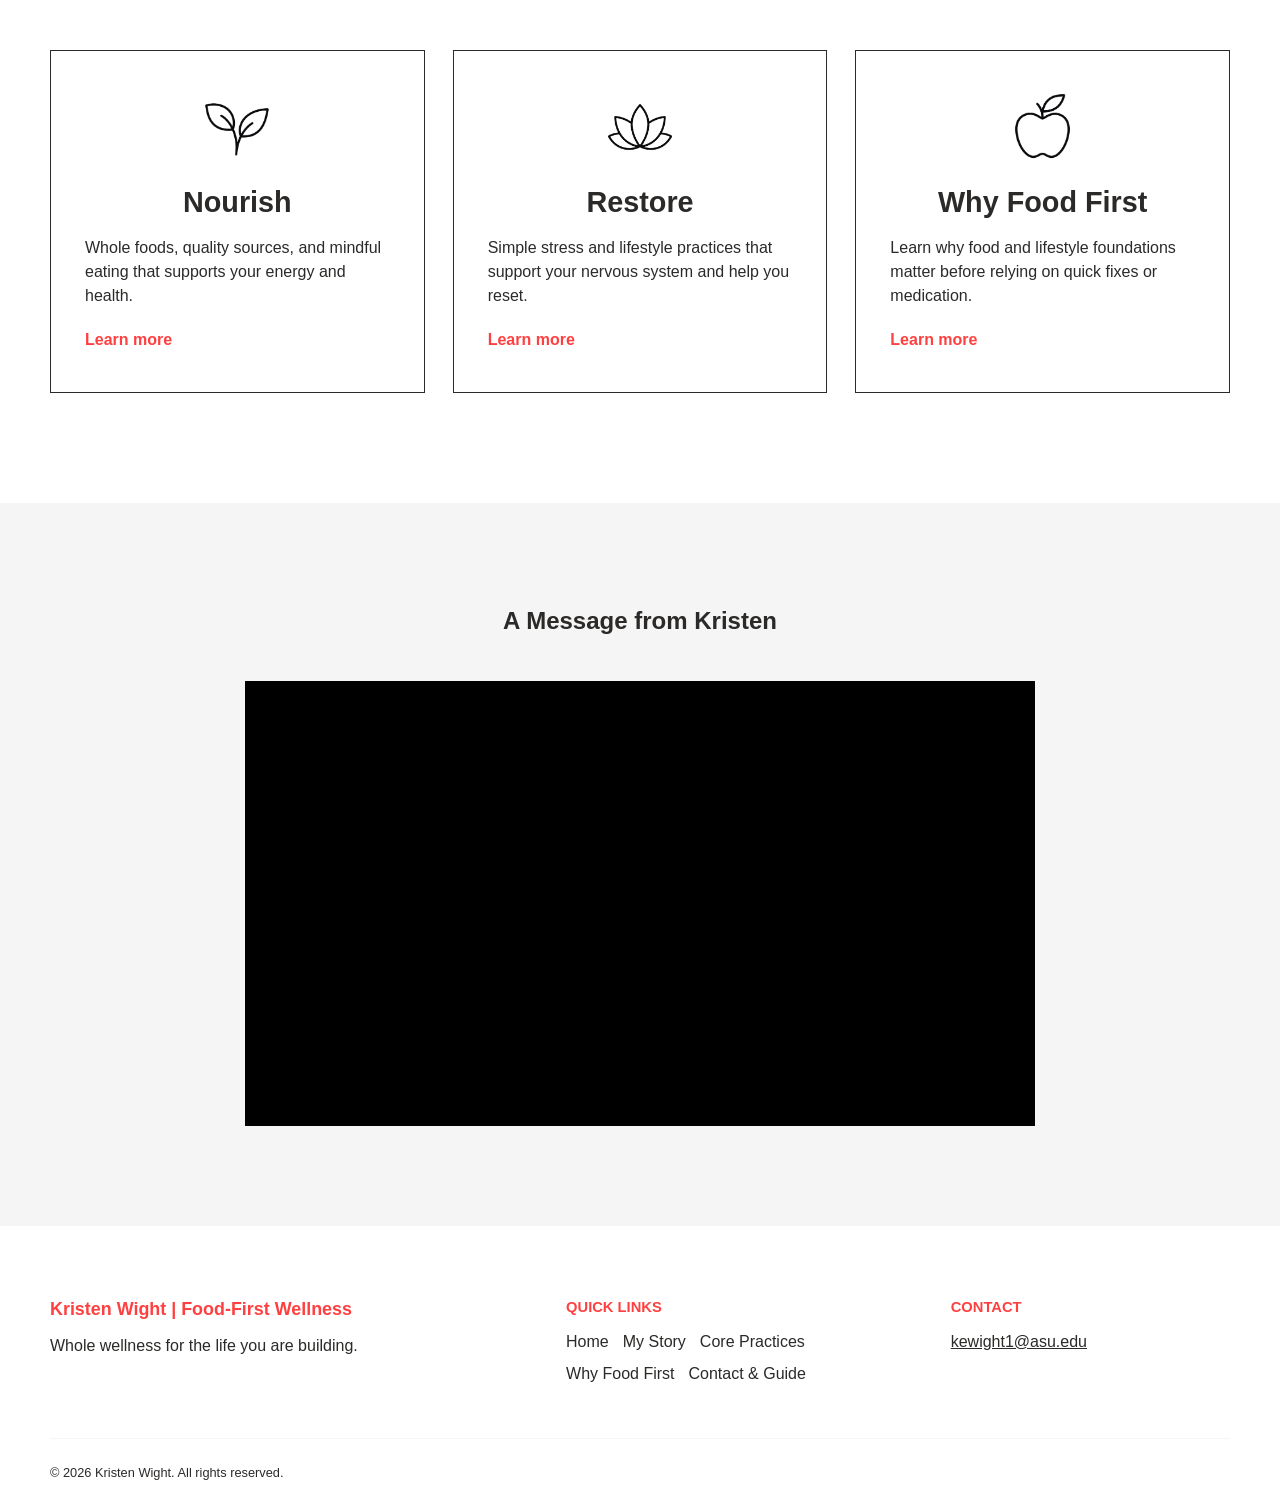
==== commit 85db67c6: "Fix hero image" ====
--- a/index.html
+++ b/index.html
@@ -39,12 +39,9 @@
             See how food brought my body back
           </a>
         </div>
-        <figure class="hero-image">
-  <img src="hero-image.jpg" alt="Fresh, nourishing food prepared on a table">
-  <figcaption class="photo-credit">
-    Photo by <a href="https://www.pexels.com/@yaroslav-shuraev/" target="_blank" rel="noopener noreferrer">Yaroslav Shuraev on Pexels</a>.
-  </figcaption>
-</figure>
+        <div class="hero-image">
+        <img src="hero-image.jpeg" alt="A woman preparing a bowl of berries, yogurt, and granola in a warm, naturally lit kitchen">
+        </div>
       </div>
     </section>
     <section class="introduction" id="story">
--- a/styles.css
+++ b/styles.css
@@ -74,9 +74,9 @@
 }
 .hero-grid {
   display: grid;
-  grid-template-columns: 0.85fr 1.15fr;
+  grid-template-columns: 1fr 1.3fr;
   align-items: center;
-  gap: 72px;
+  gap: 60px;
 }
 .hero-content { max-width: 470px; }
 h1,
@@ -119,8 +119,15 @@
   color: var(--accent);
 }
 .hero-image {
-  min-height: 525px;
-  overflow: hidden;
+  min-height: 620px;
+}
+
+.hero-image img {
+  width: 100%;
+  height: 100%;
+  max-height: 620px;
+  object-fit: cover;
+  display: block;
 }
 .introduction {
   padding: 100px 0;
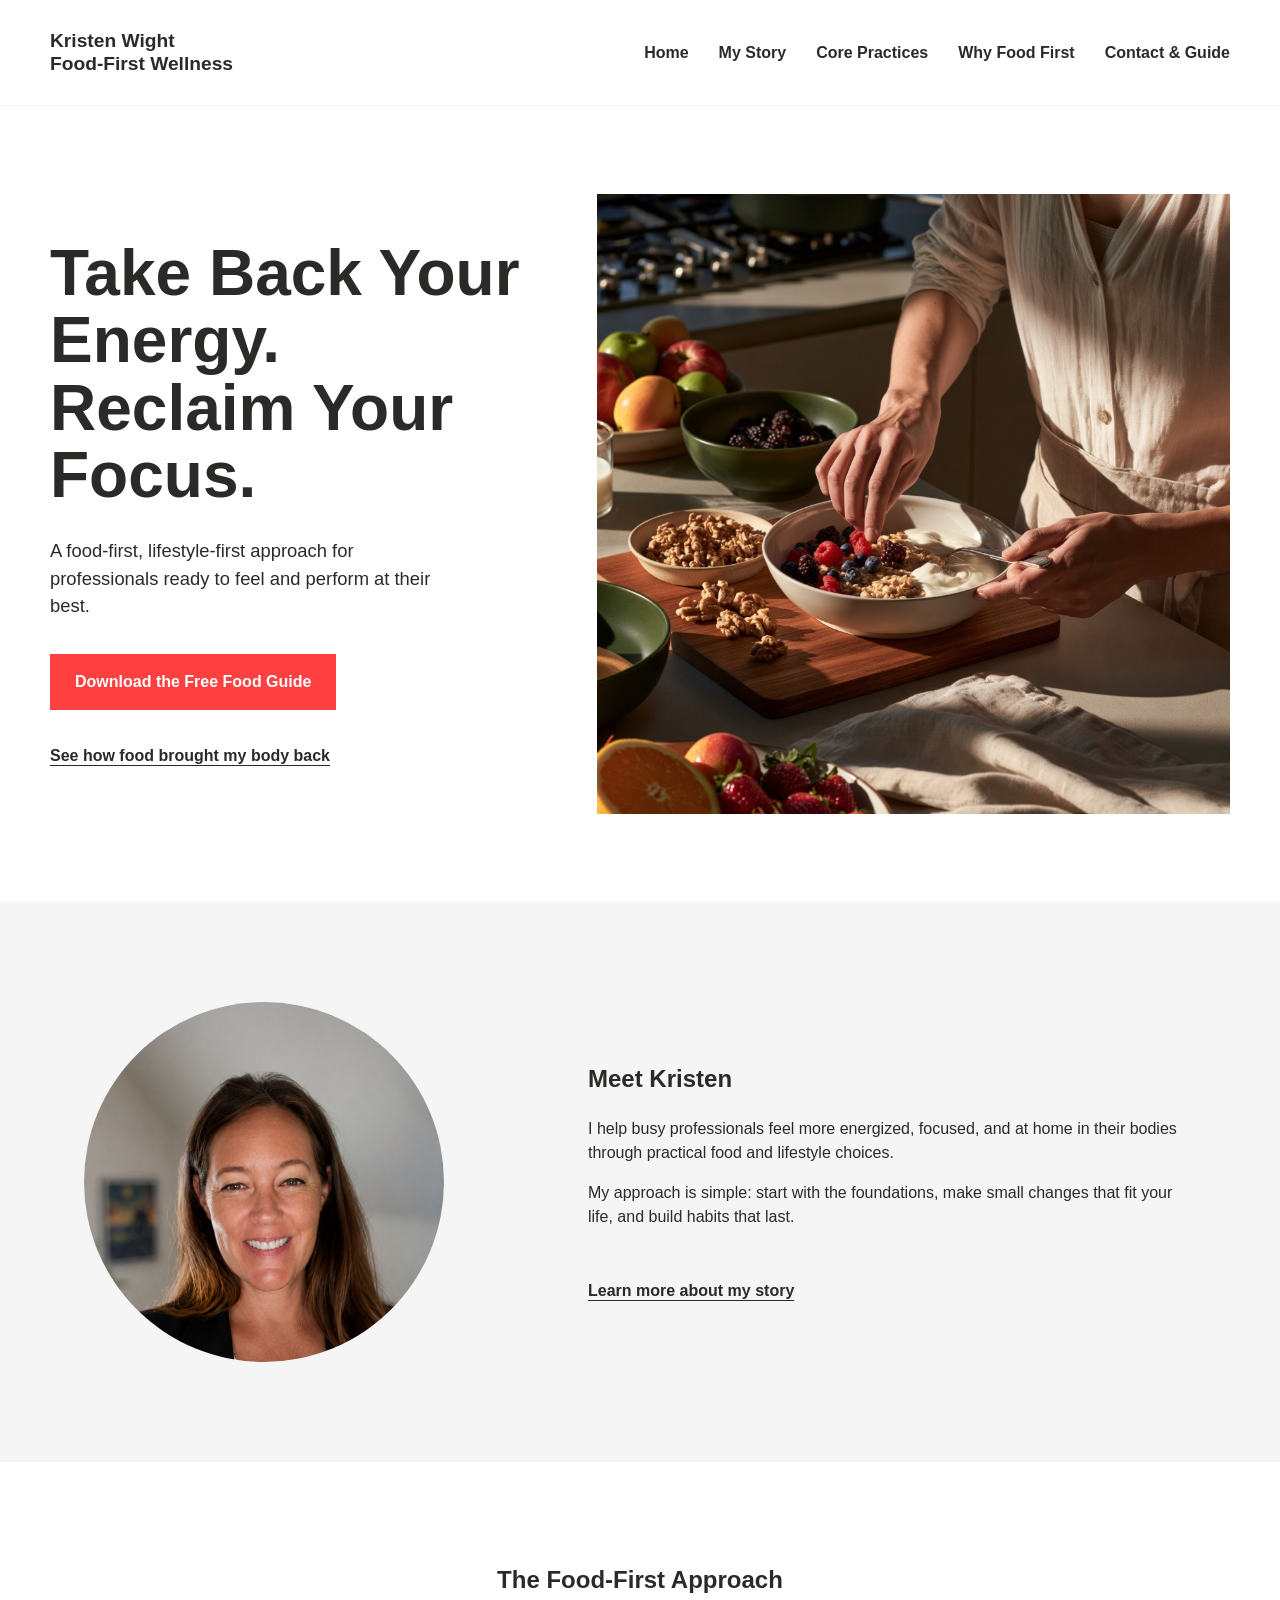
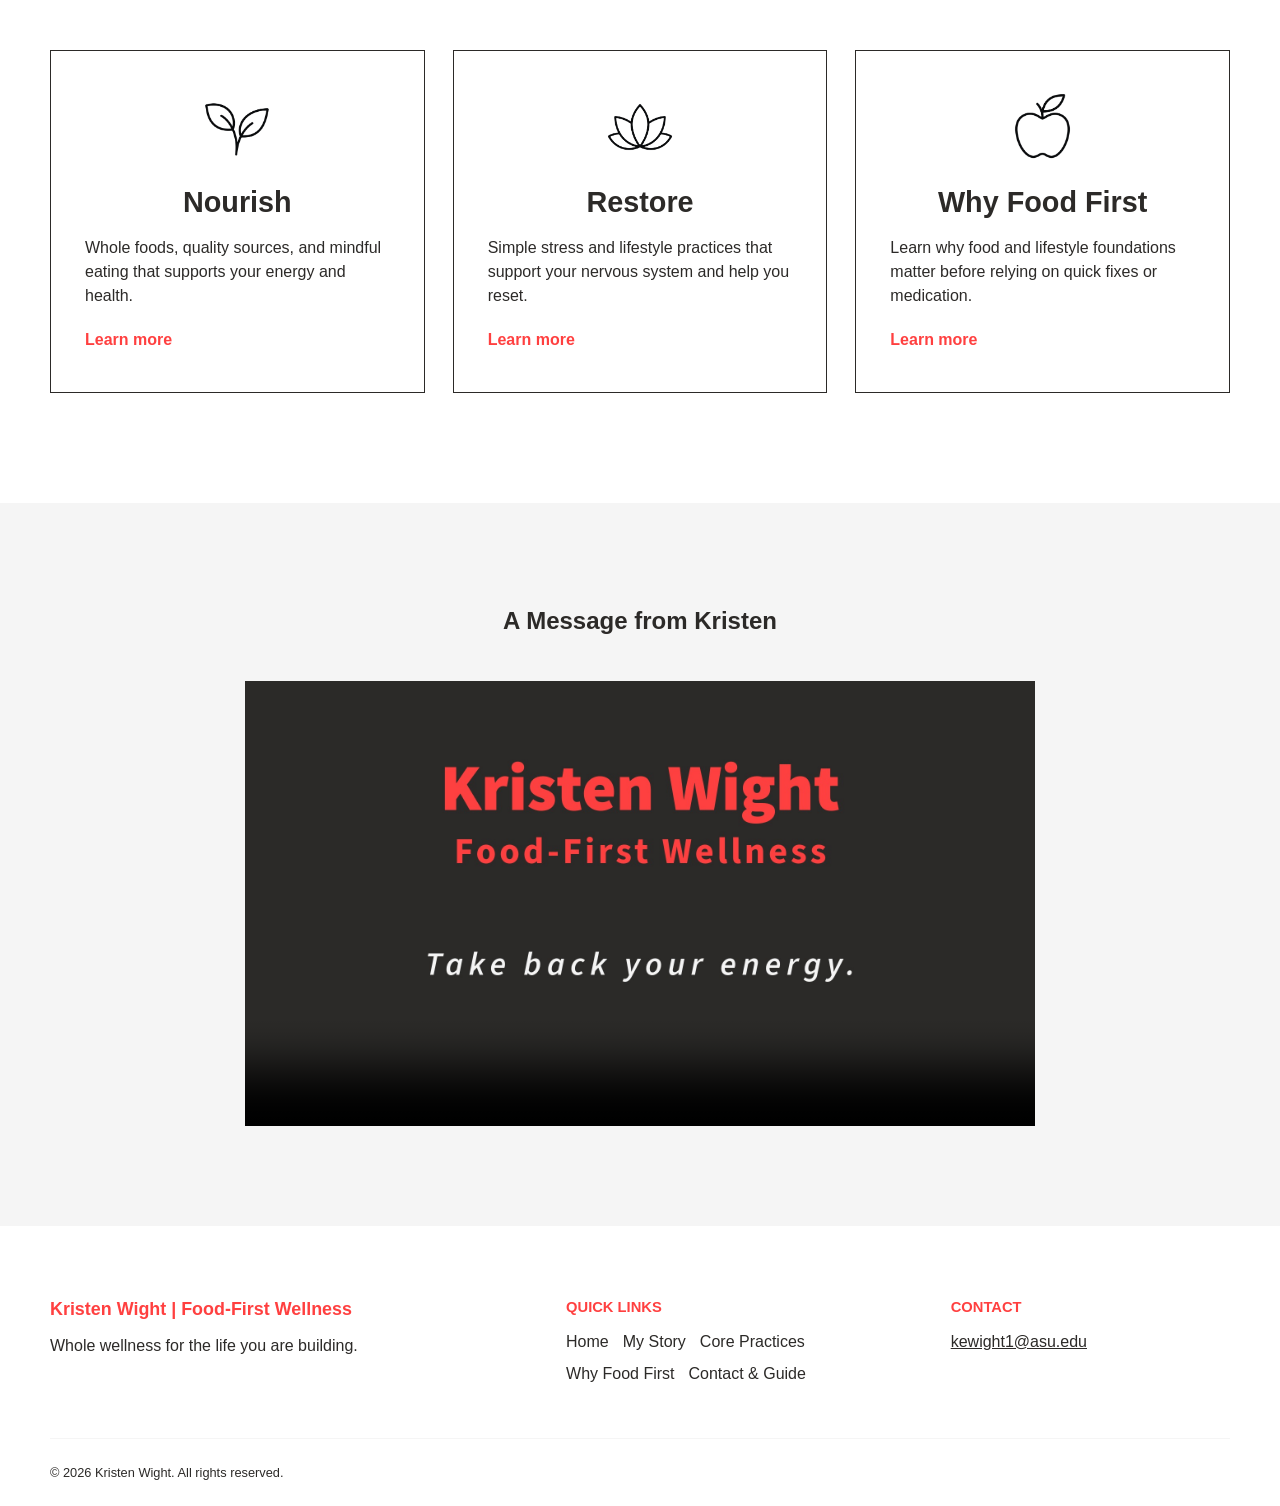
==== commit 868a7e7a: "Add intro video and poster image to home page" ====
--- a/index.html
+++ b/index.html
@@ -110,7 +110,7 @@
     <div class="video-content">
       <h2>A Message from Kristen</h2>
       <div class="video-wrapper">
-        <video controls poster="hero-image.jpg">
+        <video controls poster="video-image.jpeg">
           <source src="intro.mp4" type="video/mp4">
           Your browser does not support the video tag.
         </video>
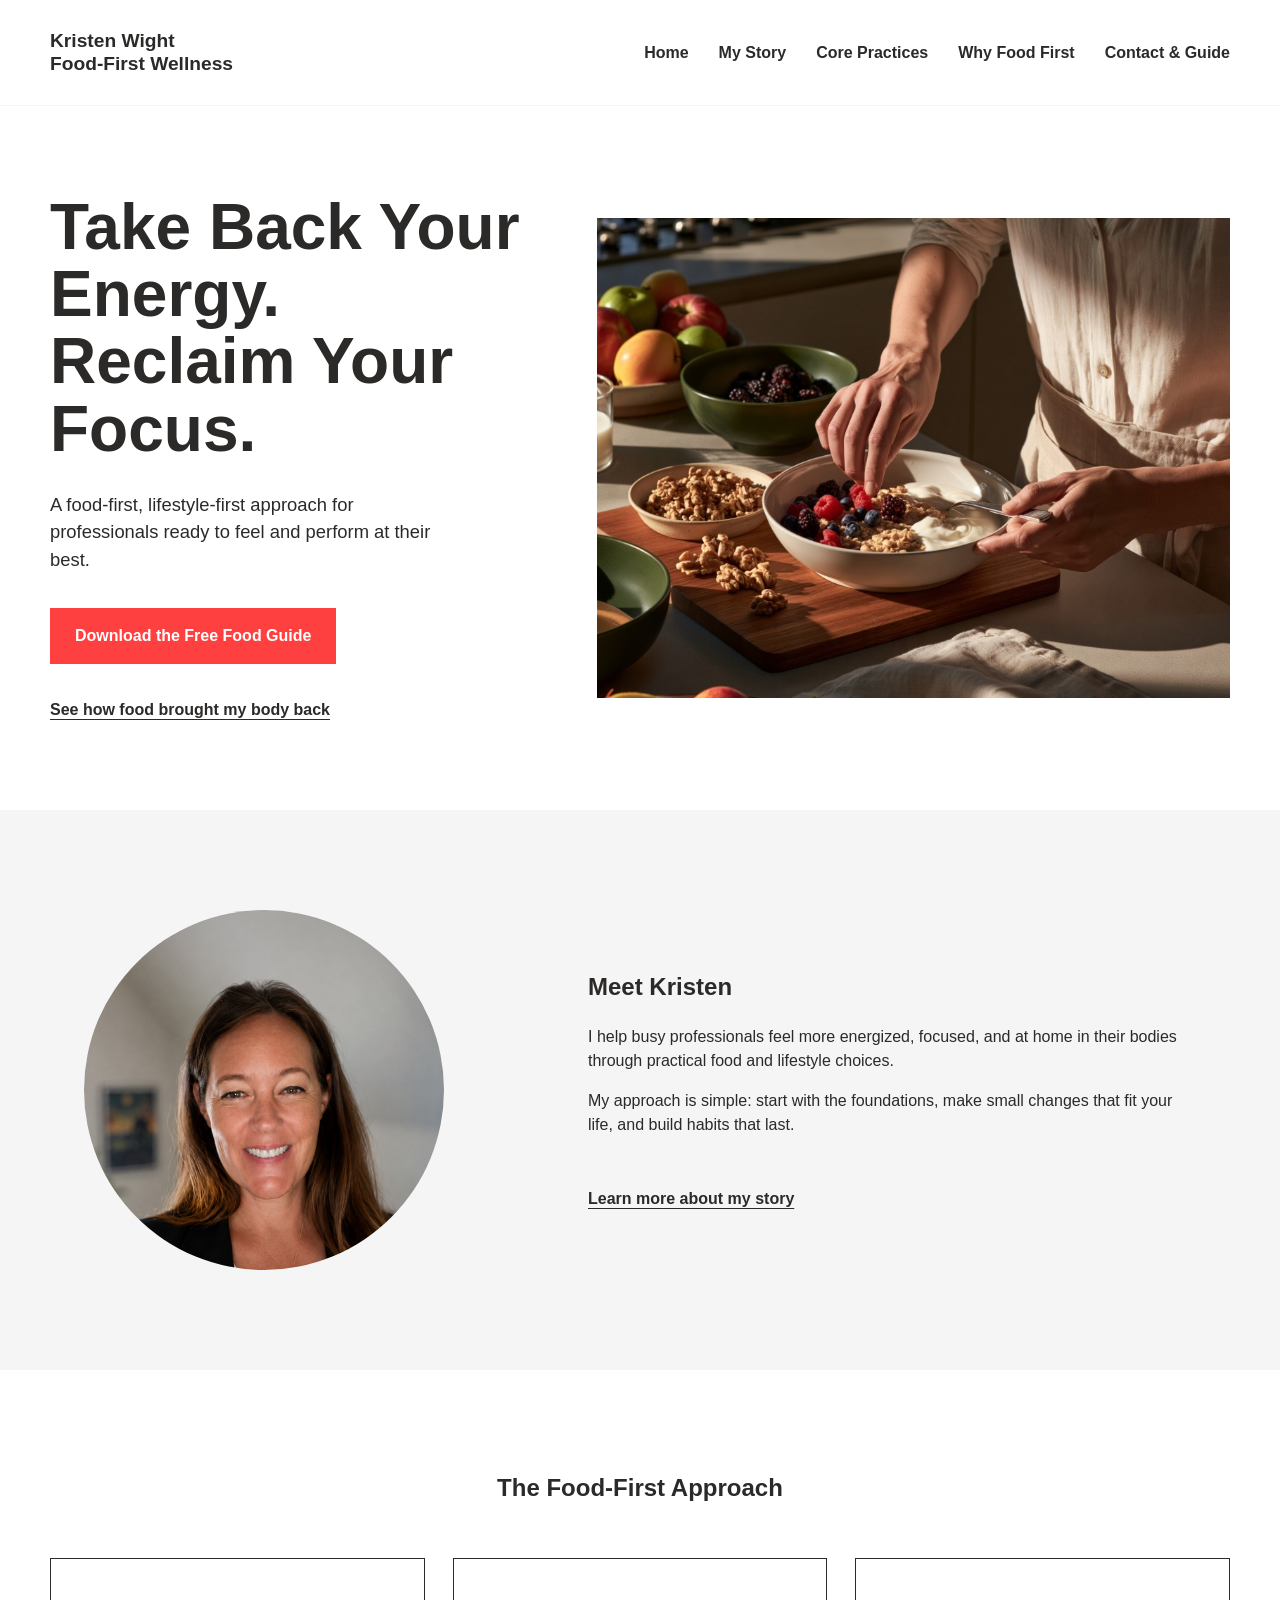
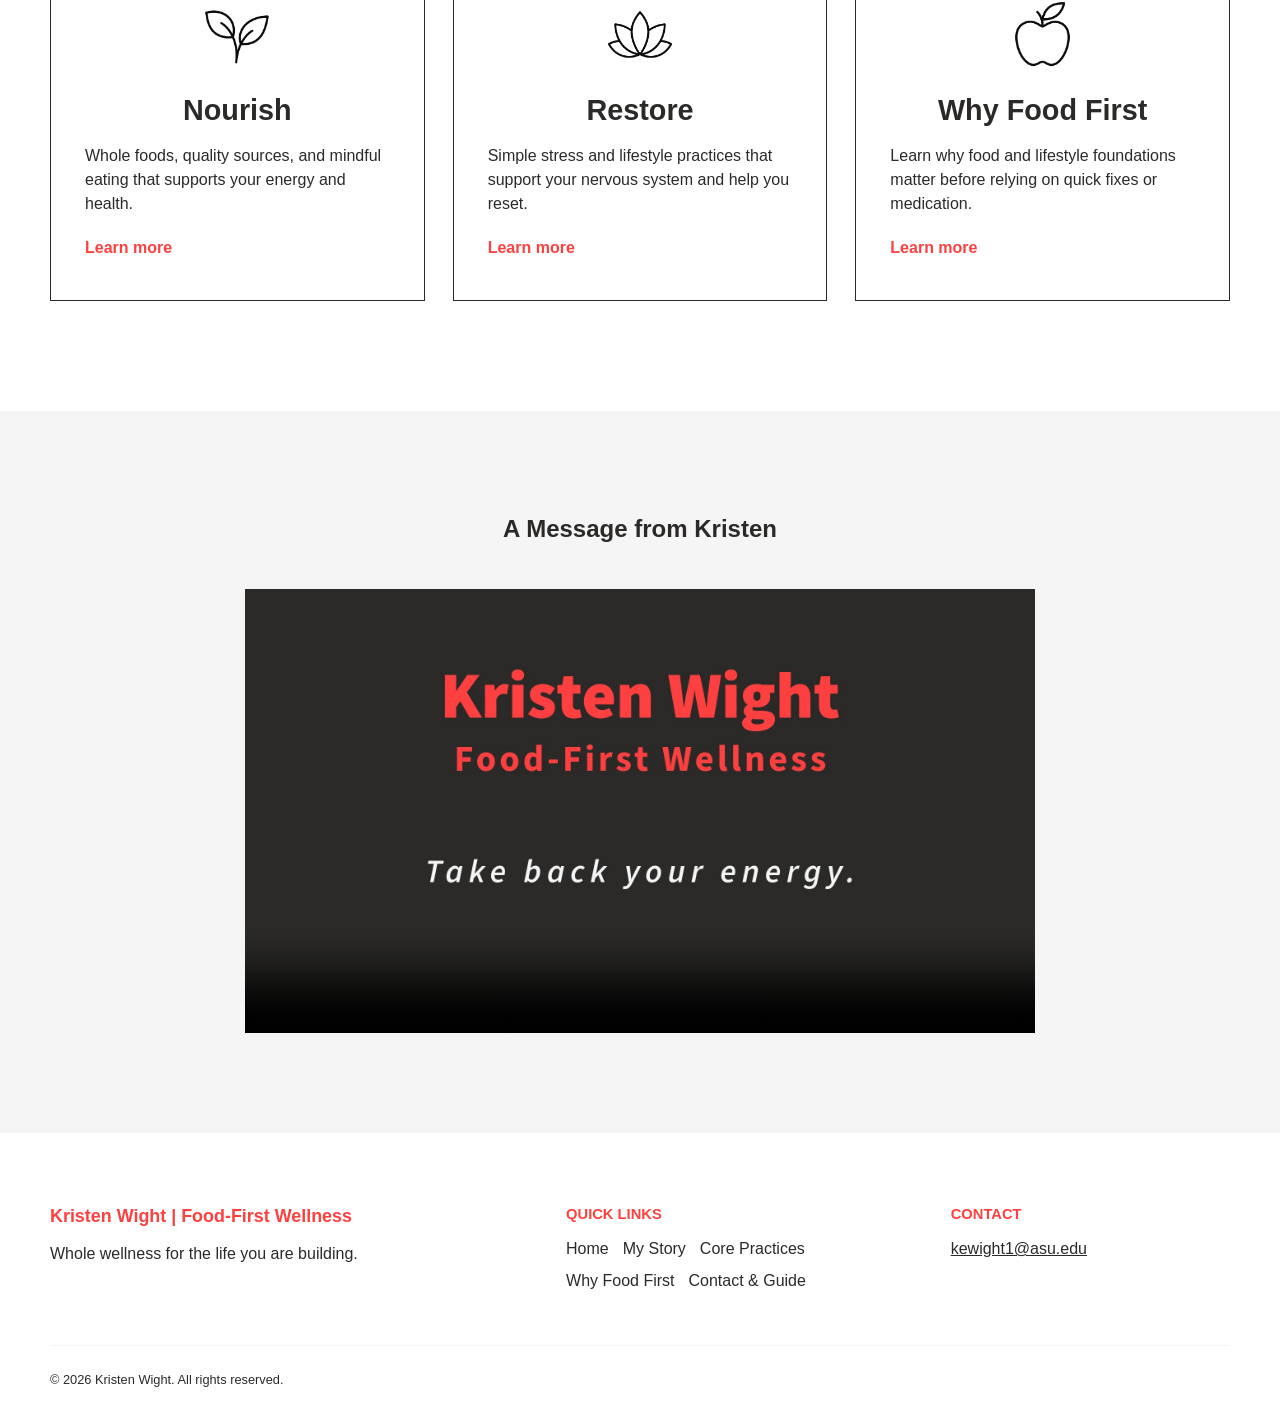
==== commit 588041ff: "install Google Analytics Code" ====
--- a/index.html
+++ b/index.html
@@ -1,6 +1,15 @@
 <!DOCTYPE html>
 <html lang="en">
 <head>
+  <!-- Google tag (gtag.js) -->
+<script async src="https://www.googletagmanager.com/gtag/js?id=G-N6QF4KSMTL"></script>
+<script>
+  window.dataLayer = window.dataLayer || [];
+  function gtag(){dataLayer.push(arguments);}
+  gtag('js', new Date());
+
+  gtag('config', 'G-N6QF4KSMTL');
+</script>
   <meta charset="UTF-8">
   <meta name="viewport" content="width=device-width, initial-scale=1.0">
   <meta name="description" content="A food-first, lifestyle-first framework for professionals ready to feel and perform at their best. Practical guidance from a certified health coach.">
--- a/styles.css
+++ b/styles.css
@@ -119,13 +119,13 @@
   color: var(--accent);
 }
 .hero-image {
-  min-height: 620px;
+  min-height: 480px;
 }
 
 .hero-image img {
   width: 100%;
   height: 100%;
-  max-height: 620px;
+  max-height: 480px;
   object-fit: cover;
   display: block;
 }
@@ -222,7 +222,7 @@
 }
 .page-banner img {
   width: 100%;
-  height: 320px;
+  height: 400px;
   object-fit: cover;
   display:block
 }
@@ -391,9 +391,17 @@
   font-size: 0.8rem;
 }
 @media (max-width: 850px) {
-  .header-inner { min-height: 82px; }
-  .main-nav { display: none; }
-  .menu-toggle { display: inline-block; }
+  .header-inner { flex-wrap: wrap; }
+.main-nav { 
+  display: flex; 
+  flex-wrap: wrap;
+  justify-content: center;
+  gap: 16px;
+  width: 100%;
+  padding-top: 12px;
+}
+.main-nav a { font-size: 0.95rem; }
+.menu-toggle { display: none; }
   .hero-grid,
   .intro-grid {
     grid-template-columns: 1fr;
